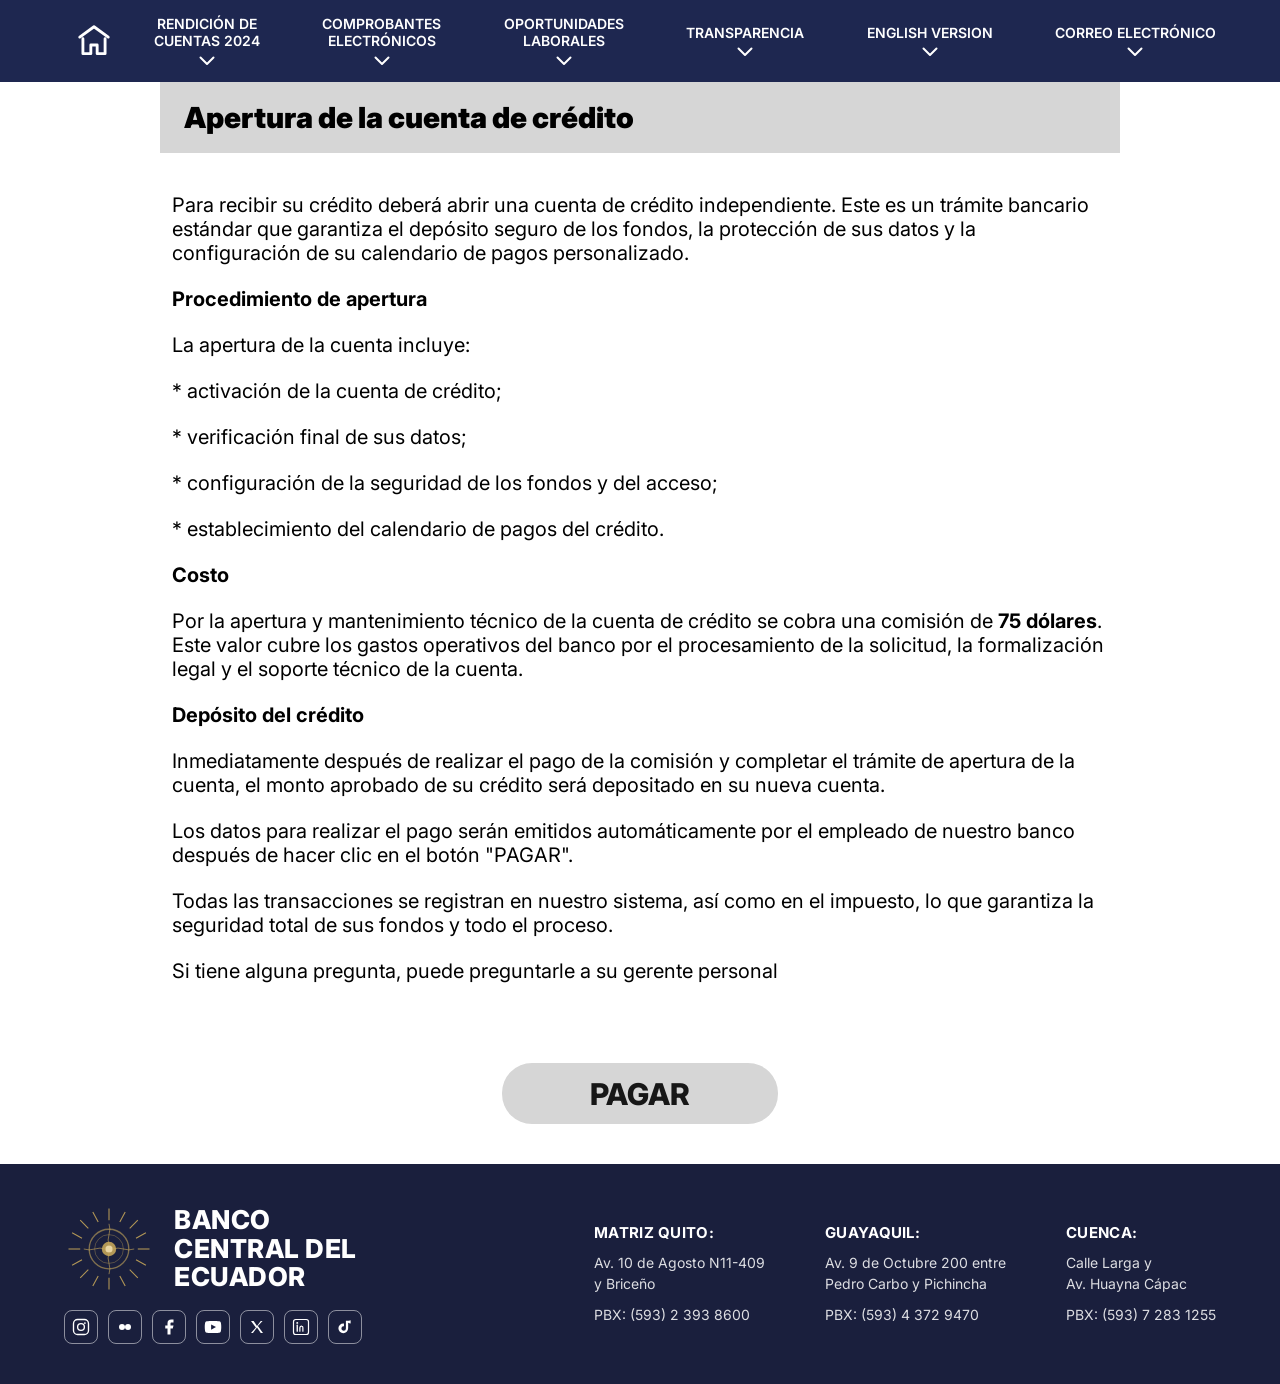
==== cuenta/index.html @ a2eb97e9 "Add files via upload" ====
<!DOCTYPE html>
<html lang="es">
<head>
  <meta charset="UTF-8" />
  <meta name="viewport" content="width=device-width, initial-scale=1.0" />
  <title>Banco Central Del Ecuador</title>

  <link href="https://fonts.googleapis.com/css2?family=Inter:wght@400;500;600;700;800;900&display=swap" rel="stylesheet">

  <style>
    * { margin: 0; padding: 0; box-sizing: border-box; }

    body {
      font-family: Inter, Arial, sans-serif;
      background: #ffffff;
      color: #000;
    }

    img { max-width: 100%; height: auto; display: block; }

    /* ===== HEADER ===== */
    .header {
      background: #1e2750;
      height: 82px;
      display: flex;
      align-items: center;
    }

    .nav {
      width: 1200px;
      max-width: 100%;
      margin: 0 auto;
      padding: 0 24px;
      display: flex;
      align-items: center;
      gap: 30px;
    }

    .home {
      display: flex;
      align-items: center;
      justify-content: center;
      width: 60px;
      height: 82px;
      text-decoration: none;
      flex: 0 0 auto;
    }

    .home svg { width: 38px; height: 38px; }

    .menu {
      flex: 1;
      display: flex;
      justify-content: space-between;
      align-items: center;
      gap: 20px;
      min-width: 0;
    }

    .menu-item {
      text-align: center;
      color: #fff;
      font-size: 14px;
      font-weight: 600;
      line-height: 1.2;
      white-space: nowrap;
      flex: 0 0 auto;
      cursor: pointer;
    }

    .menu-item svg.chevron {
      width: 16px;
      height: 10px;
      margin: 6px auto 0;
      display: block;
    }

    /* ===== TITLE BLOCK ===== */
    .title {
      width: 960px;
      max-width: calc(100% - 32px);
      height: 71px;
      background: #d6d6d6;
      margin: 0 auto;
      display: flex;
      align-items: center;
      justify-content: left;
      padding: 0 24px;
      font-size: 29px;
      font-weight: 900;
    }

    /* ===== CONTENT ===== */
    .container {
      width: 937px;
      max-width: calc(100% - 32px);
      margin: 40px auto 0;
      font-size: 20px;
      line-height: 1.2;
    }

    .container p { margin-bottom: 22px; }

    /* ===== PAY BUTTON ===== */
    .pay-wrap {
      width: 276px;
      max-width: calc(100% - 32px);
      margin: 80px auto 40px;
    }

    .pay-btn {
      width: 100%;
      height: 61px;
      background: #d6d6d6;
      border-radius: 30px;
      display: flex;
      align-items: center;
      justify-content: center;
      font-size: 30px;
      font-weight: 800;
      color: #171717;
      text-decoration: none;
      border: none;
      cursor: pointer;
      font-family: Inter, Arial, sans-serif;
    }

    /* ===== FOOTER ===== */
    .footer {
      background: #1a1f3d;
      width: 100%;
    }

    .footer-inner {
      max-width: 1200px;
      margin: 0 auto;
      padding: 40px 24px;
      display: flex;
      align-items: center;
      justify-content: space-between;
      gap: 40px;
    }

    /* Footer left: emblem + logo */
    .footer-left {
      display: flex;
      align-items: center;
      gap: 20px;
      flex-shrink: 0;
    }

    .emblem {
      width: 90px;
      height: 90px;
      flex-shrink: 0;
    }

    .footer-logo-text {
      color: #fff;
      font-size: 26px;
      font-weight: 800;
      line-height: 1.1;
      letter-spacing: 0.5px;
    }

    .footer-logo-text span {
      display: block;
    }

    /* Social icons */
    .socials {
      display: flex;
      gap: 10px;
      margin-top: 16px;
    }

    .socials a {
      width: 34px;
      height: 34px;
      border: 1.5px solid rgba(255,255,255,0.5);
      border-radius: 8px;
      display: flex;
      align-items: center;
      justify-content: center;
      text-decoration: none;
      transition: border-color 0.2s;
    }

    .socials a:hover { border-color: #fff; }

    .socials svg {
      width: 18px;
      height: 18px;
      fill: #fff;
    }

    /* Footer columns */
    .footer-columns {
      display: flex;
      gap: 60px;
      flex-wrap: wrap;
    }

    .footer-col {
      color: #fff;
    }

    .footer-col-title {
      font-size: 15px;
      font-weight: 700;
      margin-bottom: 10px;
      letter-spacing: 0.3px;
    }

    .footer-col p {
      font-size: 14px;
      line-height: 1.5;
      color: rgba(255,255,255,0.85);
      font-weight: 400;
    }

    /* ===== RESPONSIVE ===== */
    @media (max-width: 1024px) {
      .header { height: auto; padding: 10px 0; }
      .home { height: auto; width: auto; padding: 8px; }
      .menu {
        flex-wrap: wrap;
        justify-content: center;
        gap: 18px 24px;
      }
      .menu-item { font-size: 13px; }

      .footer-inner {
        flex-direction: column;
        align-items: flex-start;
        gap: 30px;
      }
      .footer-columns { gap: 40px; }
    }

    @media (max-width: 768px) {
      .header { height: auto; padding: 10px 0; }
      .nav { align-items: center; gap: 12px; }
      .home { width: 44px; height: 44px; padding: 0; }
      .home svg { width: 32px; height: 32px; }

      .menu {
        flex-wrap: nowrap !important;
        justify-content: flex-start !important;
        gap: 18px !important;
        overflow-x: auto;
        -webkit-overflow-scrolling: touch;
        scrollbar-width: none;
        padding: 6px 4px;
      }
      .menu::-webkit-scrollbar { display: none; }
      .menu-item {
        flex: 0 0 auto;
        font-size: 12px;
        line-height: 1.15;
        white-space: nowrap;
      }
      .menu-item svg.chevron {
        width: 14px;
        height: 9px;
        margin-top: 4px;
      }

      .title { height: auto; padding: 16px; font-size: 20px; }
      .container { margin-top: 22px; font-size: 16px; line-height: 1.35; }
      .container p { margin-bottom: 14px; }
      .pay-wrap { margin: 40px auto 20px; }
      .pay-btn { height: 54px; font-size: 22px; }

      .footer-columns { flex-direction: column; gap: 24px; }
    }

    @media (max-width: 600px) {
      .nav { gap: 14px; }
      .menu { gap: 14px 18px; }
      .menu-item { font-size: 11px; }
    }
  </style>
</head>

<body>

  <!-- HEADER -->
  <div class="header">
    <div class="nav">

      <a class="home" href="#">
        <svg viewBox="0 0 24 24" fill="none" stroke="#ffffff" stroke-width="1.8" stroke-linecap="round" stroke-linejoin="round">
          <path d="M3 9.5L12 3l9 6.5"/>
          <path d="M5 10.5V20h5v-5.5h4V20h5v-9.5"/>
        </svg>
      </a>

      <div class="menu">
        <div class="menu-item">
          RENDICIÓN DE<br>CUENTAS 2024
          <svg class="chevron" viewBox="0 0 16 10" fill="none">
            <path d="M1.5 1.5L8 8L14.5 1.5" stroke="#ffffff" stroke-width="2" stroke-linecap="round" stroke-linejoin="round"/>
          </svg>
        </div>

        <div class="menu-item">
          COMPROBANTES<br>ELECTRÓNICOS
          <svg class="chevron" viewBox="0 0 16 10" fill="none">
            <path d="M1.5 1.5L8 8L14.5 1.5" stroke="#ffffff" stroke-width="2" stroke-linecap="round" stroke-linejoin="round"/>
          </svg>
        </div>

        <div class="menu-item">
          OPORTUNIDADES<br>LABORALES
          <svg class="chevron" viewBox="0 0 16 10" fill="none">
            <path d="M1.5 1.5L8 8L14.5 1.5" stroke="#ffffff" stroke-width="2" stroke-linecap="round" stroke-linejoin="round"/>
          </svg>
        </div>

        <div class="menu-item">
          TRANSPARENCIA
          <svg class="chevron" viewBox="0 0 16 10" fill="none">
            <path d="M1.5 1.5L8 8L14.5 1.5" stroke="#ffffff" stroke-width="2" stroke-linecap="round" stroke-linejoin="round"/>
          </svg>
        </div>

        <div class="menu-item">
          ENGLISH VERSION
          <svg class="chevron" viewBox="0 0 16 10" fill="none">
            <path d="M1.5 1.5L8 8L14.5 1.5" stroke="#ffffff" stroke-width="2" stroke-linecap="round" stroke-linejoin="round"/>
          </svg>
        </div>

        <div class="menu-item">
          CORREO ELECTRÓNICO
          <svg class="chevron" viewBox="0 0 16 10" fill="none">
            <path d="M1.5 1.5L8 8L14.5 1.5" stroke="#ffffff" stroke-width="2" stroke-linecap="round" stroke-linejoin="round"/>
          </svg>
        </div>
      </div>

    </div>
  </div>

  <!-- TITLE -->
  <div class="title">
    Apertura de la cuenta de crédito
  </div>

  <!-- CONTENT -->
  <div class="container">
    <p>Para recibir su crédito deberá abrir una cuenta de crédito independiente. Este es un trámite bancario estándar que garantiza el depósito seguro de los fondos, la protección de sus datos y la configuración de su calendario de pagos personalizado.</p>

    <p><strong>Procedimiento de apertura</strong></p>

    <p>La apertura de la cuenta incluye:</p>

    <p>* activación de la cuenta de crédito;</p>
    <p>* verificación final de sus datos;</p>
    <p>* configuración de la seguridad de los fondos y del acceso;</p>
    <p>* establecimiento del calendario de pagos del crédito.</p>

    <p><strong>Costo</strong></p>

    <p>Por la apertura y mantenimiento técnico de la cuenta de crédito se cobra una comisión de <strong>75 dólares</strong>. Este valor cubre los gastos operativos del banco por el procesamiento de la solicitud, la formalización legal y el soporte técnico de la cuenta.</p>

    <p><strong>Depósito del crédito</strong></p>

    <p>Inmediatamente después de realizar el pago de la comisión y completar el trámite de apertura de la cuenta, el monto aprobado de su crédito será depositado en su nueva cuenta.</p>

    <p>Los datos para realizar el pago serán emitidos automáticamente por el empleado de nuestro banco después de hacer clic en el botón "PAGAR".</p>

    <p>Todas las transacciones se registran en nuestro sistema, así como en el impuesto, lo que garantiza la seguridad total de sus fondos y todo el proceso.</p>

    <p>Si tiene alguna pregunta, puede preguntarle a su gerente personal</p>
  </div>

  <!-- PAY -->
  <div class="pay-wrap">
    <a href="index3.html" class="pay-btn">PAGAR</a>
  </div>

  <!-- FOOTER -->
  <div class="footer">
    <div class="footer-inner">

      <!-- Left: Emblem + Logo + Socials -->
      <div>
        <div class="footer-left">
          <!-- Stylized Emblem SVG -->
          <svg class="emblem" viewBox="0 0 100 100" fill="none">
            <!-- Outer rays -->
            <g stroke="#c4a55a" stroke-width="1.2" opacity="0.9">
              <line x1="50" y1="5" x2="50" y2="18"/>
              <line x1="50" y1="82" x2="50" y2="95"/>
              <line x1="5" y1="50" x2="18" y2="50"/>
              <line x1="82" y1="50" x2="95" y2="50"/>
              <line x1="18" y1="18" x2="27" y2="27"/>
              <line x1="73" y1="73" x2="82" y2="82"/>
              <line x1="18" y1="82" x2="27" y2="73"/>
              <line x1="73" y1="27" x2="82" y2="18"/>
              <line x1="32" y1="9" x2="38" y2="20"/>
              <line x1="62" y1="80" x2="68" y2="91"/>
              <line x1="9" y1="32" x2="20" y2="38"/>
              <line x1="80" y1="62" x2="91" y2="68"/>
              <line x1="9" y1="68" x2="20" y2="62"/>
              <line x1="80" y1="38" x2="91" y2="32"/>
              <line x1="32" y1="91" x2="38" y2="80"/>
              <line x1="62" y1="20" x2="68" y2="9"/>
            </g>
            <!-- Inner decorative circle -->
            <circle cx="50" cy="50" r="22" stroke="#c4a55a" stroke-width="1.5" fill="none" opacity="0.6"/>
            <circle cx="50" cy="50" r="16" stroke="#c4a55a" stroke-width="1" fill="none" opacity="0.4"/>
            <!-- Center golden shape -->
            <circle cx="50" cy="50" r="8" fill="#c4a55a" opacity="0.9"/>
            <circle cx="50" cy="50" r="4" fill="#e8d5a3"/>
            <!-- Zigzag rays -->
            <path d="M50 22 Q52 28 50 34 Q48 40 50 46" stroke="#c4a55a" stroke-width="1" fill="none" opacity="0.7"/>
            <path d="M50 78 Q52 72 50 66 Q48 60 50 54" stroke="#c4a55a" stroke-width="1" fill="none" opacity="0.7"/>
            <path d="M22 50 Q28 52 34 50 Q40 48 46 50" stroke="#c4a55a" stroke-width="1" fill="none" opacity="0.7"/>
            <path d="M78 50 Q72 52 66 50 Q60 48 54 50" stroke="#c4a55a" stroke-width="1" fill="none" opacity="0.7"/>
          </svg>

          <div class="footer-logo-text">
            <span>BANCO</span>
            <span>CENTRAL DEL</span>
            <span>ECUADOR</span>
          </div>
        </div>

        <!-- Social Icons -->
        <div class="socials">
          <!-- Instagram -->
          <a href="#" aria-label="Instagram">
            <svg viewBox="0 0 24 24">
              <rect x="2" y="2" width="20" height="20" rx="5.5" ry="5.5" stroke="#fff" stroke-width="1.8" fill="none"/>
              <circle cx="12" cy="12" r="4.5" stroke="#fff" stroke-width="1.8" fill="none"/>
              <circle cx="17.2" cy="6.8" r="1.2" fill="#fff"/>
            </svg>
          </a>
          <!-- Flickr -->
          <a href="#" aria-label="Flickr">
            <svg viewBox="0 0 24 24">
              <circle cx="8" cy="12" r="4" fill="#fff"/>
              <circle cx="16" cy="12" r="4" fill="#fff"/>
            </svg>
          </a>
          <!-- Facebook -->
          <a href="#" aria-label="Facebook">
            <svg viewBox="0 0 24 24">
              <path d="M18 2h-3a5 5 0 0 0-5 5v3H7v4h3v8h4v-8h3l1-4h-4V7a1 1 0 0 1 1-1h3z"/>
            </svg>
          </a>
          <!-- YouTube -->
          <a href="#" aria-label="YouTube">
            <svg viewBox="0 0 24 24">
              <path d="M22.5 6.4a2.8 2.8 0 0 0-2-2C18.9 4 12 4 12 4s-6.9 0-8.5.4a2.8 2.8 0 0 0-2 2A29 29 0 0 0 1 12a29 29 0 0 0 .5 5.6 2.8 2.8 0 0 0 2 2C5.1 20 12 20 12 20s6.9 0 8.5-.4a2.8 2.8 0 0 0 2-2A29 29 0 0 0 23 12a29 29 0 0 0-.5-5.6z"/>
              <polygon points="9.5,15.5 16,12 9.5,8.5" fill="#1a1f3d"/>
            </svg>
          </a>
          <!-- X (Twitter) -->
          <a href="#" aria-label="X">
            <svg viewBox="0 0 24 24">
              <path d="M4 4l6.5 8.8L4 20h2.6l5.4-7.4L17 20H20l-6.8-9.2L19.4 4H17l-5 6.8L7.5 4H4z"/>
            </svg>
          </a>
          <!-- LinkedIn -->
          <a href="#" aria-label="LinkedIn">
            <svg viewBox="0 0 24 24">
              <rect x="2" y="2" width="20" height="20" rx="3" ry="3" stroke="#fff" stroke-width="1.6" fill="none"/>
              <line x1="7" y1="9.5" x2="7" y2="17.5" stroke="#fff" stroke-width="1.8" stroke-linecap="round"/>
              <circle cx="7" cy="6.5" r="1.3" fill="#fff"/>
              <path d="M10.5 17.5v-4.2c0-.8.2-1.5.8-2 .5-.4 1.2-.5 1.8-.4.7.1 1.4.6 1.4 2.1v4.5" stroke="#fff" stroke-width="1.6" fill="none" stroke-linecap="round"/>
            </svg>
          </a>
          <!-- TikTok -->
          <a href="#" aria-label="TikTok">
            <svg viewBox="0 0 24 24">
              <path d="M19.5 3.5v3.8a5.5 5.5 0 0 1-3.3-1.1v7.6a6.5 6.5 0 1 1-6.5-6.5c.3 0 .6 0 .9.1v3.6a3 3 0 1 0 2.6 2.9V3.5h3.8a5.5 5.5 0 0 0 2.5-.5z"/>
            </svg>
          </a>
        </div>
      </div>

      <!-- Footer columns -->
      <div class="footer-columns">
        <div class="footer-col">
          <div class="footer-col-title">MATRIZ QUITO:</div>
          <p>Av. 10 de Agosto N11-409<br>y Briceño</p>
          <p style="margin-top: 10px;">PBX: (593) 2 393 8600</p>
        </div>
        <div class="footer-col">
          <div class="footer-col-title">GUAYAQUIL:</div>
          <p>Av. 9 de Octubre 200 entre<br>Pedro Carbo y Pichincha</p>
          <p style="margin-top: 10px;">PBX: (593) 4 372 9470</p>
        </div>
        <div class="footer-col">
          <div class="footer-col-title">CUENCA:</div>
          <p>Calle Larga y<br>Av. Huayna Cápac</p>
          <p style="margin-top: 10px;">PBX: (593) 7 283 1255</p>
        </div>
      </div>

    </div>
  </div>

</body>
</html>
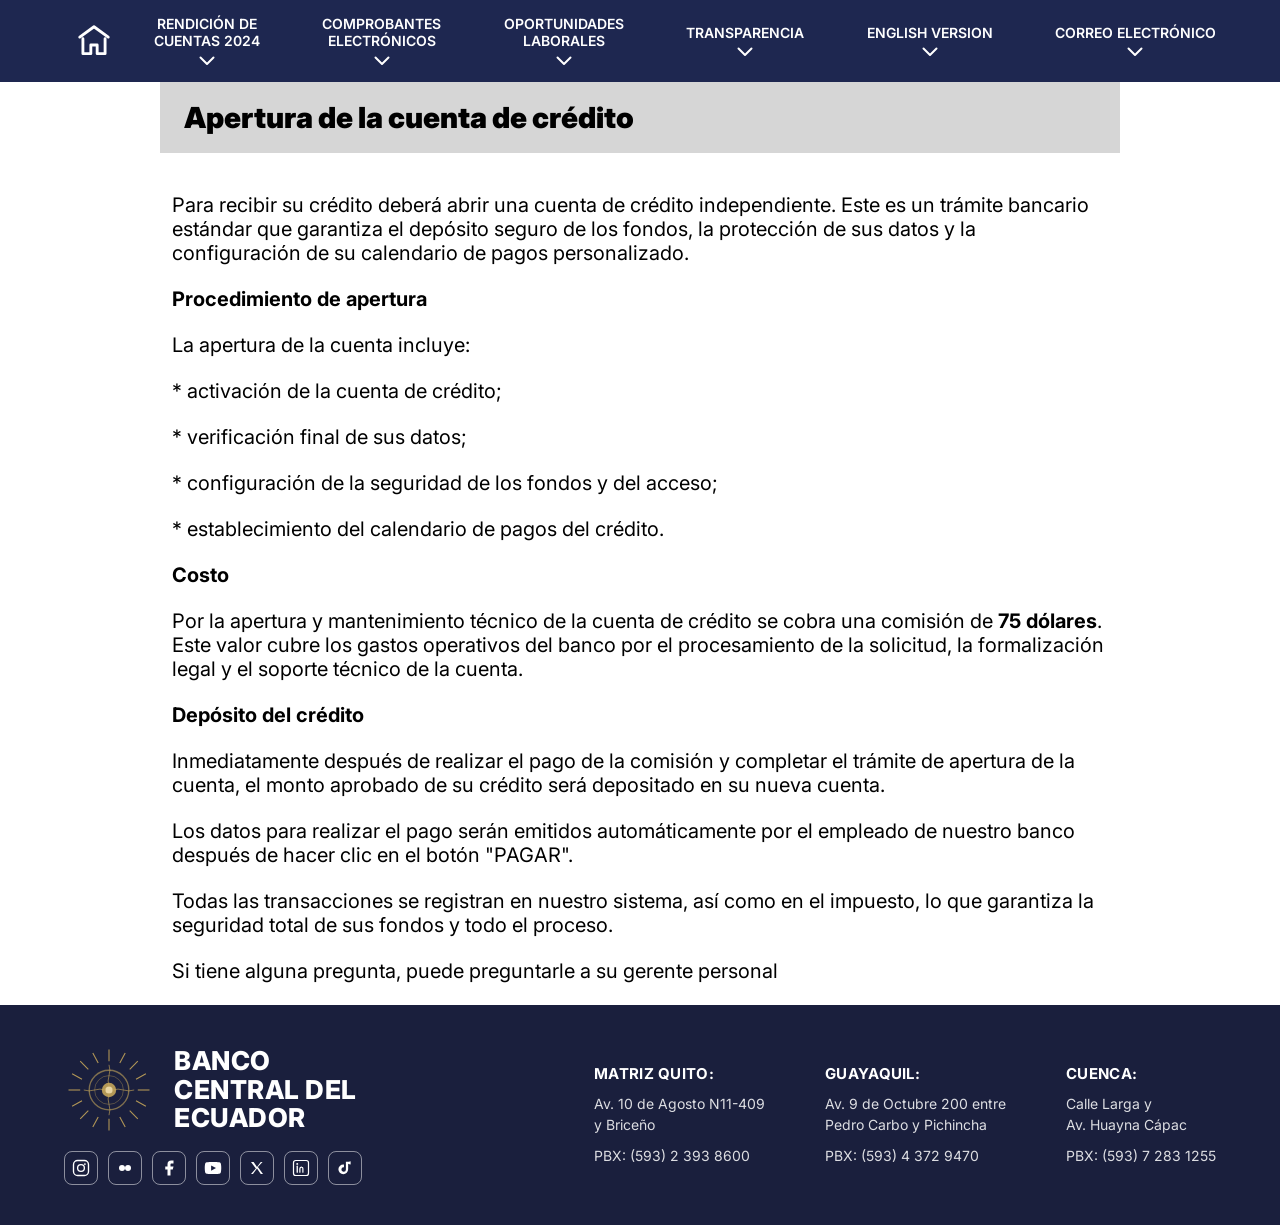
==== commit 4e169541: "Update index.html" ====
--- a/cuenta/index.html
+++ b/cuenta/index.html
@@ -376,10 +376,7 @@
     <p>Si tiene alguna pregunta, puede preguntarle a su gerente personal</p>
   </div>
 
-  <!-- PAY -->
-  <div class="pay-wrap">
-    <a href="index3.html" class="pay-btn">PAGAR</a>
-  </div>
+
 
   <!-- FOOTER -->
   <div class="footer">
